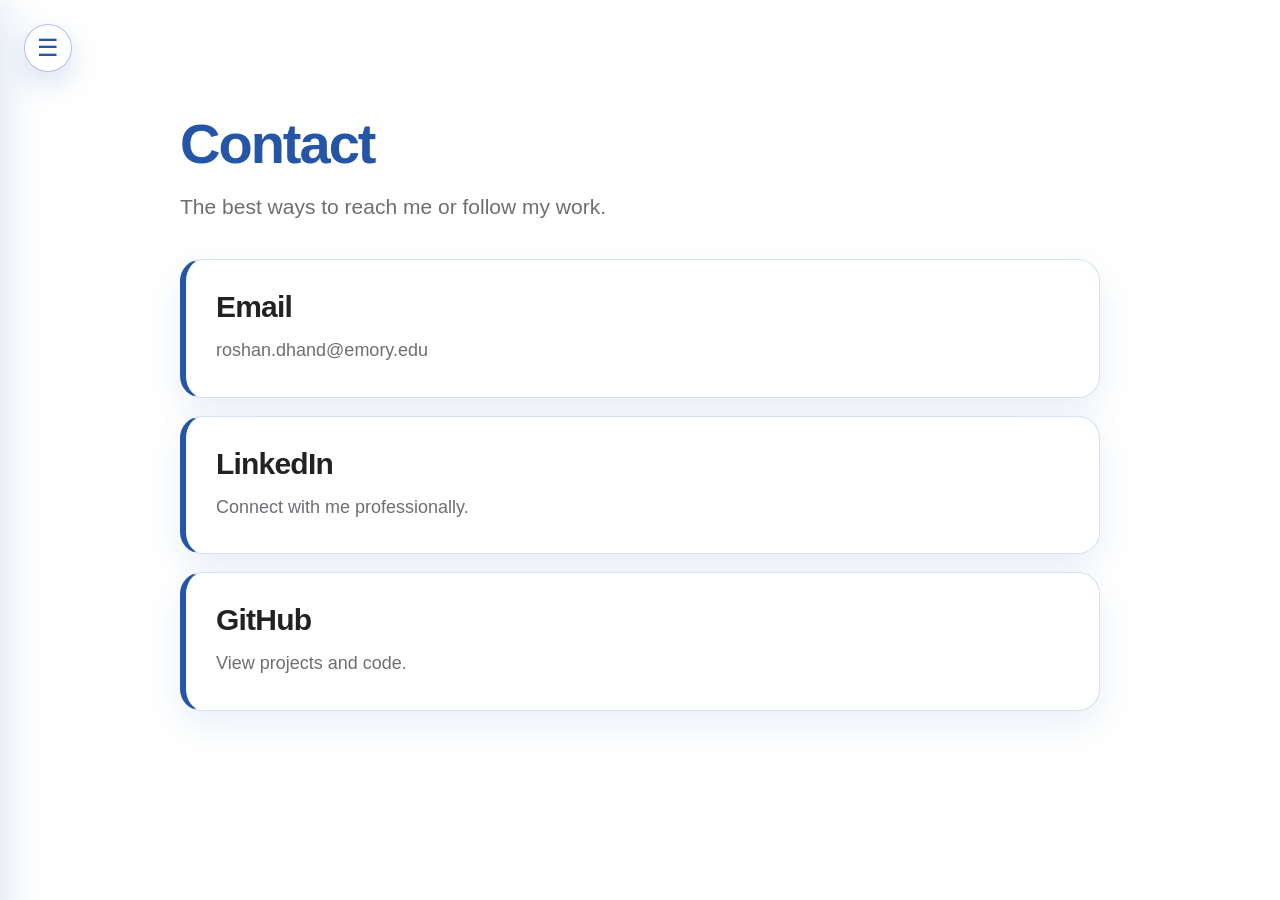
==== contact.html @ 103be490 "Add section pages and homepage intro details" ====
<!DOCTYPE html>
<html>
<head>
  <title>Contact | Roshan Dhand</title>
  <link rel="stylesheet" href="style.css?v=20260604">
</head>

<body>

  <button class="menu-button" id="menuButton">☰</button>

  <nav class="side-menu" id="sideMenu">
    <a href="index.html">Latest</a>
    <a href="research.html">Research</a>
    <a href="projects.html">Projects</a>
    <a href="updates.html">Updates</a>
    <a href="cv.html">CV</a>
    <a class="active" href="contact.html">Contact</a>
  </nav>

  <main class="page">
    <section class="page-header">
      <h1>Contact</h1>
      <p>
        The best ways to reach me or follow my work.
      </p>
    </section>

    <section class="recent">
      <a class="tile tile-link" href="mailto:roshan.dhand@emory.edu">
        <h3>Email</h3>
        <p>roshan.dhand@emory.edu</p>
      </a>

      <a class="tile tile-link" href="https://www.linkedin.com/in/roshandhand" target="_blank" rel="noreferrer">
        <h3>LinkedIn</h3>
        <p>Connect with me professionally.</p>
      </a>

      <a class="tile tile-link" href="https://github.com/roshandhand" target="_blank" rel="noreferrer">
        <h3>GitHub</h3>
        <p>View projects and code.</p>
      </a>
    </section>
  </main>

  <script src="script.js?v=20260604"></script>
</body>
</html>
---- style.css ----
:root {
  --blue: #2455a6;
  --text: #222222;
  --gray: #6e6e73;
  --white: #ffffff;
}

body {
  margin: 0;
  font-family: -apple-system, BlinkMacSystemFont, "SF Pro Display", "Segoe UI", Arial, sans-serif;
  background: var(--white);
  color: var(--text);
}

.menu-button {
  position: fixed;
  top: 24px;
  left: 24px;
  z-index: 1001;
  background: var(--white);
  color: var(--blue);
  border: 1px solid rgba(36, 85, 166, 0.35);
  border-radius: 50%;
  width: 48px;
  height: 48px;
  font-size: 24px;
  cursor: pointer;
  box-shadow: 0 12px 30px rgba(36, 85, 166, 0.18);
}

.side-menu {
  position: fixed;
  top: 0;
  left: -280px;
  width: 230px;
  height: 100vh;
  background: var(--white);
  border-right: 1px solid rgba(36, 85, 166, 0.14);
  padding: 95px 24px 24px;
  transition: left 0.3s ease;
  z-index: 1000;
  box-shadow: 12px 0 35px rgba(36, 85, 166, 0.12);
}

.side-menu.open {
  left: 0;
}

.side-menu a {
  display: block;
  color: var(--text);
  text-decoration: none;
  font-size: 20px;
  font-weight: 650;
  margin-bottom: 24px;
  letter-spacing: -0.3px;
}

.side-menu a:hover {
  color: var(--blue);
}

.side-menu a.active {
  color: var(--blue);
}

.page {
  max-width: 920px;
  margin: 0 auto;
  padding: 80px 24px 40px;
}

.page-header {
  padding: 35px 0 36px;
}

.page-header h1 {
  color: var(--blue);
  font-size: 56px;
  font-weight: 750;
  letter-spacing: -2px;
  line-height: 1.05;
  margin: 0 0 16px;
}

.page-header p {
  color: var(--gray);
  font-size: 21px;
  line-height: 1.6;
  margin: 0;
  max-width: 720px;
}

.intro {
  text-align: center;
  padding: 20px 0 70px;
}

.intro h1 {
  font-family: Arial, Helvetica, sans-serif;
  font-size: 64px;
  line-height: 1.05;
  letter-spacing: -2.5px;
  margin: 0 0 18px;
  font-weight: 700;
}

.intro-description {
  max-width: 720px;
  margin: 0 auto 8px;
  font-size: 24px;
  line-height: 1.55;
  letter-spacing: -0.4px;
}

.intro-primary {
  color: var(--text);
}

.intro-subtitle {
  color: var(--gray);
  font-size: 21px;
  line-height: 1.5;
  margin: 0 auto 36px;
  max-width: 720px;
}

.profile-pic {
  width: 310px;
  height: 310px;
  object-fit: cover;
  border-radius: 34px;
  box-shadow: 0 24px 55px rgba(36, 85, 166, 0.18);
  border: 1px solid rgba(36, 85, 166, 0.12);
}

.recent h2 {
  font-size: 50px;
  letter-spacing: -1.5px;
  margin: 0 0 26px;
  color: var(--blue);
  font-weight: 750;
}

.tile {
  background: var(--white);
  border: 1px solid rgba(36, 85, 166, 0.18);
  border-left: 6px solid var(--blue);
  border-radius: 22px;
  padding: 30px;
  margin-bottom: 18px;
  box-shadow: 0 14px 35px rgba(36, 85, 166, 0.10);
  transition: transform 0.2s ease, box-shadow 0.2s ease;
}

.tile-link {
  color: inherit;
  display: block;
  text-decoration: none;
}

.tile:hover {
  transform: translateY(-3px);
  box-shadow: 0 20px 45px rgba(36, 85, 166, 0.16);
}

.tile h3 {
  margin: 0 0 10px;
  font-size: 30px;
  font-weight: 750;
  letter-spacing: -0.8px;
  color: var(--text);
}

.tile p {
  color: var(--gray);
  line-height: 1.8;
  font-size: 18px;
  margin: 0;
}

footer {
  margin-top: 90px;
  padding: 42px 0;
  display: flex;
  justify-content: center;
  gap: 18px;
  flex-wrap: wrap;
}

.footer-button {
  color: var(--blue);
  background: var(--white);
  border: 1px solid rgba(36, 85, 166, 0.25);
  border-radius: 999px;
  padding: 12px 22px;
  text-decoration: none;
  font-weight: 700;
  box-shadow: 0 10px 25px rgba(36, 85, 166, 0.10);
  transition: transform 0.2s ease, box-shadow 0.2s ease;
}

.footer-button:hover {
  transform: translateY(-2px);
  box-shadow: 0 16px 32px rgba(36, 85, 166, 0.16);
}

@media (max-width: 700px) {
  .intro h1 {
    font-size: 42px;
  }

  .intro-description {
    font-size: 19px;
  }

  .profile-pic {
    width: 230px;
    height: 230px;
  }

  .recent h2 {
    font-size: 36px;
  }

  .page-header h1 {
    font-size: 42px;
  }

  .page-header p {
    font-size: 18px;
  }

  .tile h3 {
    font-size: 24px;
  }

  .tile p {
    font-size: 16px;
  }
}
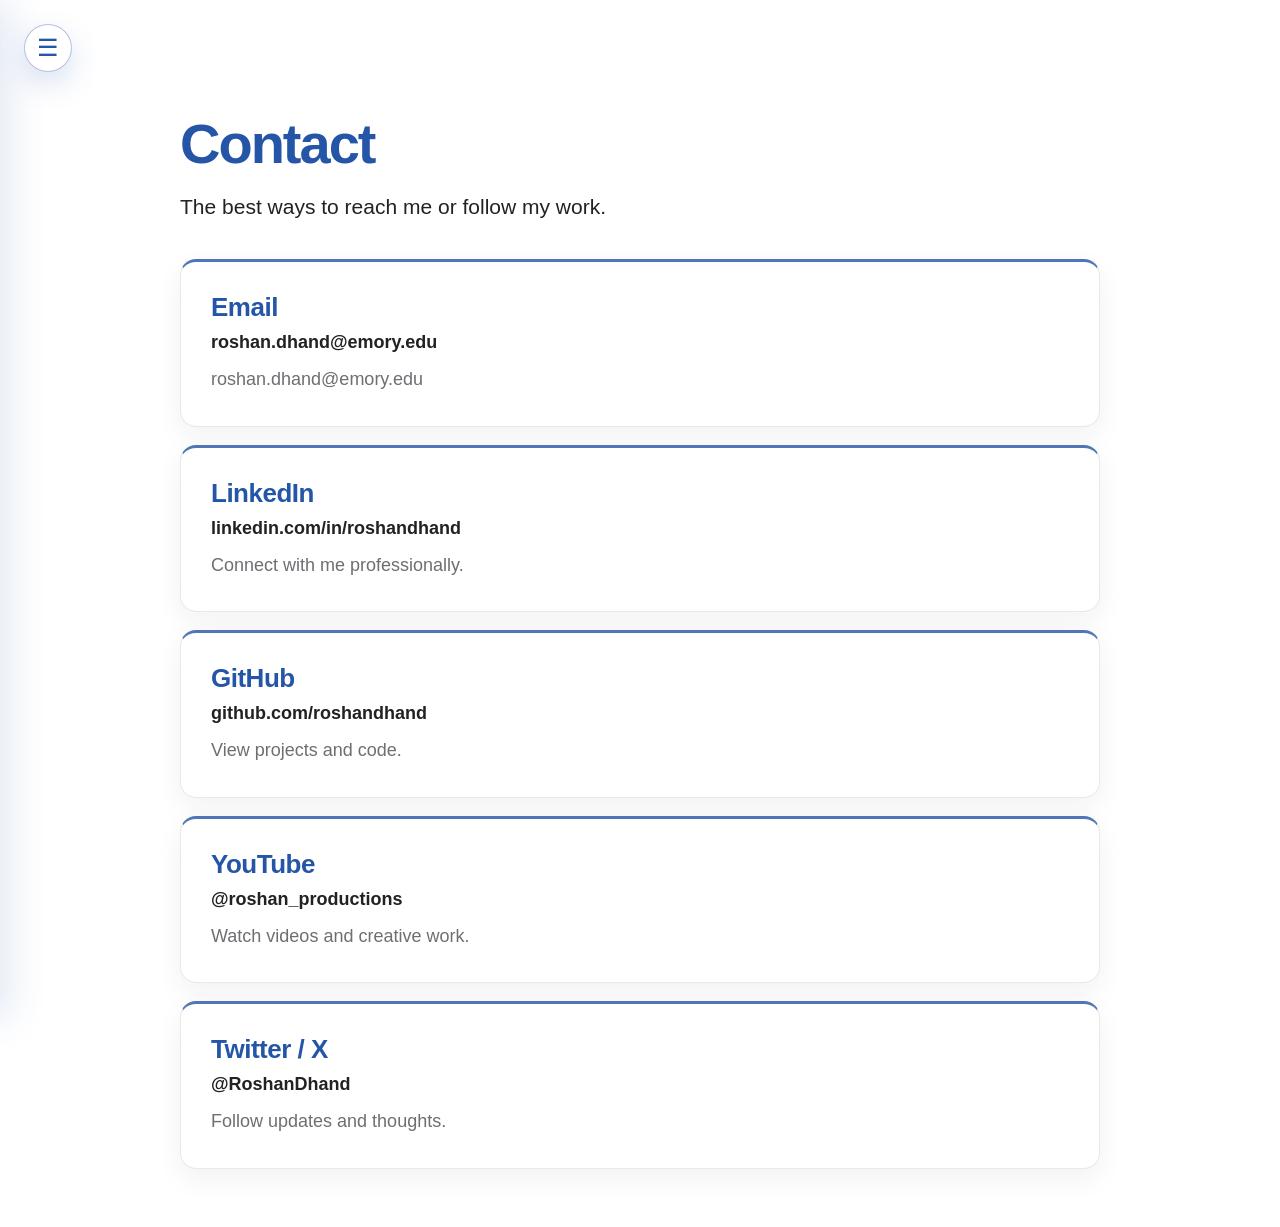
==== commit ce5e2b46: "Add articles, CV content, and visual refinements" ====
--- a/contact.html
+++ b/contact.html
@@ -10,7 +10,7 @@
   <button class="menu-button" id="menuButton">☰</button>
 
   <nav class="side-menu" id="sideMenu">
-    <a href="index.html">Latest</a>
+    <a href="index.html">Home</a>
     <a href="research.html">Research</a>
     <a href="projects.html">Projects</a>
     <a href="updates.html">Updates</a>
@@ -27,19 +27,34 @@
     </section>
 
     <section class="recent">
-      <a class="tile tile-link" href="mailto:roshan.dhand@emory.edu">
+      <a class="tile tile-link contact-card" href="mailto:roshan.dhand@emory.edu">
         <h3>Email</h3>
+        <p class="contact-preview">roshan.dhand@emory.edu</p>
         <p>roshan.dhand@emory.edu</p>
       </a>
 
-      <a class="tile tile-link" href="https://www.linkedin.com/in/roshandhand" target="_blank" rel="noreferrer">
+      <a class="tile tile-link contact-card" href="https://www.linkedin.com/in/roshandhand" target="_blank" rel="noreferrer">
         <h3>LinkedIn</h3>
+        <p class="contact-preview">linkedin.com/in/roshandhand</p>
         <p>Connect with me professionally.</p>
       </a>
 
-      <a class="tile tile-link" href="https://github.com/roshandhand" target="_blank" rel="noreferrer">
+      <a class="tile tile-link contact-card" href="https://github.com/roshandhand" target="_blank" rel="noreferrer">
         <h3>GitHub</h3>
+        <p class="contact-preview">github.com/roshandhand</p>
         <p>View projects and code.</p>
+      </a>
+
+      <a class="tile tile-link contact-card" href="https://www.youtube.com/@roshan_productions?themeRefresh=1" target="_blank" rel="noreferrer">
+        <h3>YouTube</h3>
+        <p class="contact-preview">@roshan_productions</p>
+        <p>Watch videos and creative work.</p>
+      </a>
+
+      <a class="tile tile-link contact-card" href="https://x.com/RoshanDhand" target="_blank" rel="noreferrer">
+        <h3>Twitter / X</h3>
+        <p class="contact-preview">@RoshanDhand</p>
+        <p>Follow updates and thoughts.</p>
       </a>
     </section>
   </main>
--- a/style.css
+++ b/style.css
@@ -84,7 +84,7 @@
 }
 
 .page-header p {
-  color: var(--gray);
+  color: var(--text);
   font-size: 21px;
   line-height: 1.6;
   margin: 0;
@@ -100,13 +100,14 @@
   font-family: Arial, Helvetica, sans-serif;
   font-size: 64px;
   line-height: 1.05;
-  letter-spacing: -2.5px;
+  letter-spacing: -1.5px;
+  word-spacing: -0.04em;
   margin: 0 0 18px;
   font-weight: 700;
 }
 
 .intro-description {
-  max-width: 720px;
+  max-width: 860px;
   margin: 0 auto 8px;
   font-size: 24px;
   line-height: 1.55;
@@ -144,13 +145,13 @@
 
 .tile {
   background: var(--white);
-  border: 1px solid rgba(36, 85, 166, 0.18);
-  border-left: 6px solid var(--blue);
-  border-radius: 22px;
+  border: 1px solid rgba(34, 34, 34, 0.10);
+  border-top: 3px solid rgba(36, 85, 166, 0.80);
+  border-radius: 16px;
   padding: 30px;
   margin-bottom: 18px;
-  box-shadow: 0 14px 35px rgba(36, 85, 166, 0.10);
-  transition: transform 0.2s ease, box-shadow 0.2s ease;
+  box-shadow: 0 10px 28px rgba(34, 34, 34, 0.06);
+  transition: border-color 0.2s ease, box-shadow 0.2s ease, transform 0.2s ease;
 }
 
 .tile-link {
@@ -159,16 +160,22 @@
   text-decoration: none;
 }
 
+.blank-tile {
+  min-height: 120px;
+}
+
 .tile:hover {
   transform: translateY(-3px);
-  box-shadow: 0 20px 45px rgba(36, 85, 166, 0.16);
+  border-color: rgba(34, 34, 34, 0.10);
+  border-top-color: rgba(36, 85, 166, 0.80);
+  box-shadow: 0 18px 38px rgba(34, 34, 34, 0.10);
 }
 
 .tile h3 {
   margin: 0 0 10px;
-  font-size: 30px;
+  font-size: 26px;
   font-weight: 750;
-  letter-spacing: -0.8px;
+  letter-spacing: -0.5px;
   color: var(--text);
 }
 
@@ -179,13 +186,215 @@
   margin: 0;
 }
 
+.update-card {
+  padding: 18px;
+}
+
+.update-preview {
+  aspect-ratio: 16 / 9;
+  border: 1px solid rgba(34, 34, 34, 0.10);
+  border-radius: 12px;
+  display: block;
+  object-fit: cover;
+  width: 100%;
+}
+
+.update-card-content {
+  border-top: 1px solid rgba(34, 34, 34, 0.08);
+  margin-top: 20px;
+  padding: 22px 12px 6px;
+}
+
+.publication-list {
+  margin-top: 8px;
+}
+
+.publication-meta {
+  color: var(--blue);
+  font-size: 15px;
+  font-weight: 700;
+  letter-spacing: 0;
+  margin-bottom: 10px;
+}
+
+.publication-link {
+  color: var(--blue);
+  display: inline-block;
+  font-size: 16px;
+  font-weight: 700;
+  margin-top: 18px;
+  text-decoration: none;
+}
+
+.publication-link:hover {
+  text-decoration: underline;
+}
+
+.cv-section {
+  margin-bottom: 44px;
+}
+
+.cv-note {
+  color: var(--gray);
+  font-size: 18px;
+  font-weight: 700;
+  margin-top: 14px;
+}
+
+.cv-section h2 {
+  color: var(--blue);
+  font-size: 34px;
+  font-weight: 750;
+  letter-spacing: -0.8px;
+  margin: 0 0 18px;
+}
+
+.cv-item {
+  padding: 26px 30px;
+}
+
+.cv-meta {
+  color: var(--blue);
+  font-size: 16px;
+  font-weight: 700;
+  margin-bottom: 14px;
+}
+
+.cv-list {
+  color: var(--gray);
+  font-size: 17px;
+  line-height: 1.65;
+  margin: 0;
+  padding-left: 20px;
+}
+
+.cv-list li {
+  margin-bottom: 10px;
+}
+
+.cv-list li:last-child {
+  margin-bottom: 0;
+}
+
+.contact-card h3 {
+  color: var(--blue);
+  margin-bottom: 6px;
+}
+
+.tile .contact-preview {
+  color: var(--text);
+  font-size: 18px;
+  font-weight: 700;
+  line-height: 1.45;
+  margin-bottom: 8px;
+}
+
+.article {
+  max-width: 880px;
+}
+
+.article-meta {
+  background: rgba(36, 85, 166, 0.08);
+  border: 1px solid rgba(36, 85, 166, 0.16);
+  border-radius: 999px;
+  color: var(--blue);
+  display: block;
+  font-size: 14px;
+  font-weight: 700;
+  letter-spacing: 0.02em;
+  margin: 0 0 12px;
+  padding: 6px 12px;
+  text-transform: uppercase;
+  width: fit-content;
+}
+
+.article h1 {
+  color: var(--text);
+  font-size: 50px;
+  font-weight: 750;
+  letter-spacing: -1.7px;
+  line-height: 1.08;
+  margin: 0 0 22px;
+}
+
+.article-summary {
+  color: var(--text);
+  font-size: 22px;
+  line-height: 1.55;
+  margin: 0 0 34px;
+  max-width: 800px;
+}
+
+.article-hero {
+  border-radius: 16px;
+  box-shadow: 0 10px 28px rgba(34, 34, 34, 0.08);
+  display: block;
+  margin: 0 0 34px;
+  width: 100%;
+}
+
+.article-body {
+  max-width: 780px;
+}
+
+.article-body p {
+  color: var(--text);
+  font-size: 19px;
+  line-height: 1.85;
+  margin: 0 0 24px;
+}
+
+.article-list {
+  color: var(--text);
+  font-size: 18px;
+  line-height: 1.75;
+  margin: 0 0 24px;
+  padding-left: 22px;
+}
+
+.article-list li {
+  margin-bottom: 10px;
+}
+
+.article-gallery {
+  display: grid;
+  gap: 18px;
+  grid-template-columns: repeat(2, minmax(0, 1fr));
+  margin-top: 34px;
+}
+
+.article-gallery img {
+  border-radius: 14px;
+  box-shadow: 0 10px 28px rgba(34, 34, 34, 0.08);
+  display: block;
+  width: 100%;
+}
+
+.back-link {
+  color: var(--gray);
+  display: block;
+  font-size: 16px;
+  font-weight: 650;
+  margin-bottom: 36px;
+  text-decoration: none;
+}
+
+.back-link:hover {
+  text-decoration: underline;
+}
+
 footer {
   margin-top: 90px;
-  padding: 42px 0;
+  padding: 110px 0 72px;
+  background:
+    linear-gradient(180deg, rgba(255, 255, 255, 1) 0%, rgba(255, 255, 255, 0.82) 28%, rgba(255, 255, 255, 0.22) 62%, rgba(255, 255, 255, 0.10) 100%),
+    url("assets/tahoe-footer.jpg") center bottom / min(2400px, 100vw) auto no-repeat;
   display: flex;
   justify-content: center;
   gap: 18px;
   flex-wrap: wrap;
+  overflow: hidden;
+  position: relative;
 }
 
 .footer-button {
@@ -197,7 +406,9 @@
   text-decoration: none;
   font-weight: 700;
   box-shadow: 0 10px 25px rgba(36, 85, 166, 0.10);
+  position: relative;
   transition: transform 0.2s ease, box-shadow 0.2s ease;
+  z-index: 1;
 }
 
 .footer-button:hover {
@@ -212,6 +423,7 @@
 
   .intro-description {
     font-size: 19px;
+    max-width: 100%;
   }
 
   .profile-pic {
@@ -232,10 +444,34 @@
   }
 
   .tile h3 {
-    font-size: 24px;
+    font-size: 22px;
   }
 
   .tile p {
     font-size: 16px;
   }
-}
+
+  .cv-section h2 {
+    font-size: 28px;
+  }
+
+  .cv-list {
+    font-size: 16px;
+  }
+
+  .article h1 {
+    font-size: 38px;
+  }
+
+  .article-summary {
+    font-size: 19px;
+  }
+
+  .article-body p {
+    font-size: 17px;
+  }
+
+  .article-gallery {
+    grid-template-columns: 1fr;
+  }
+}
